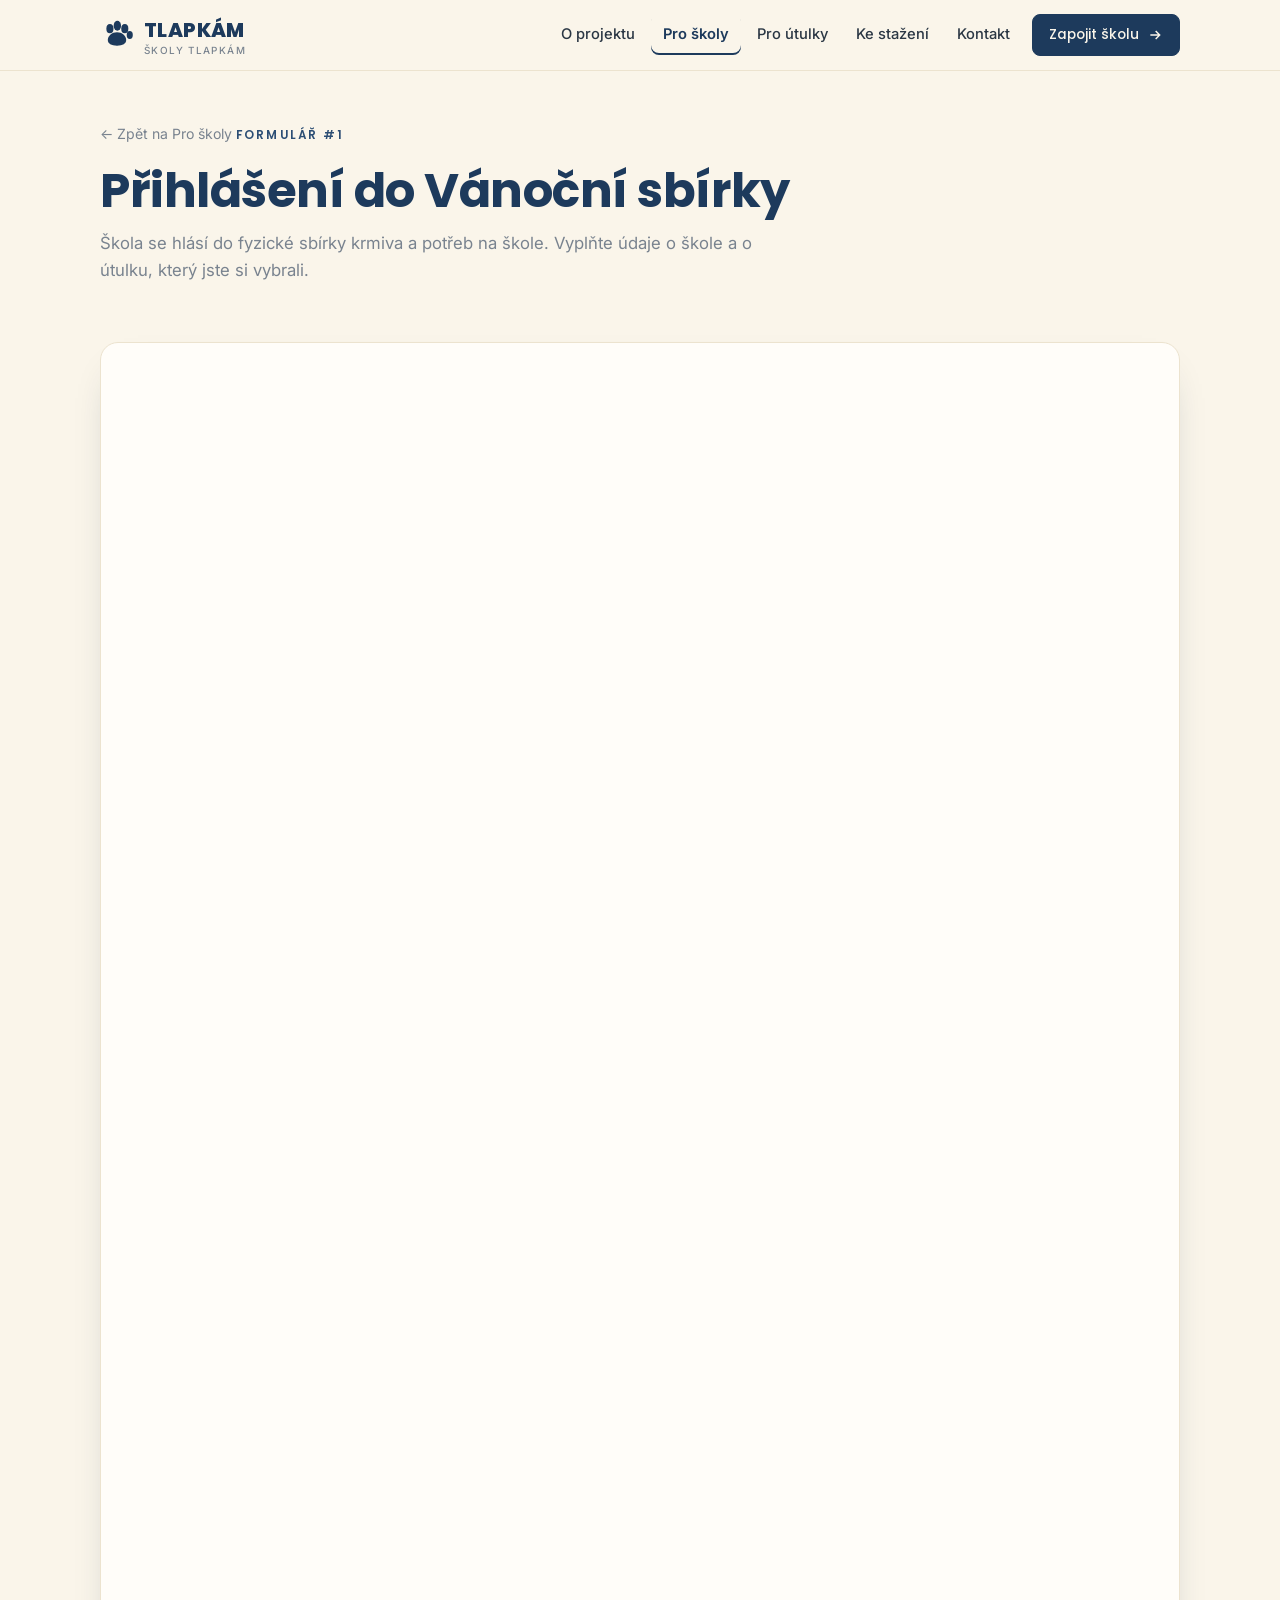
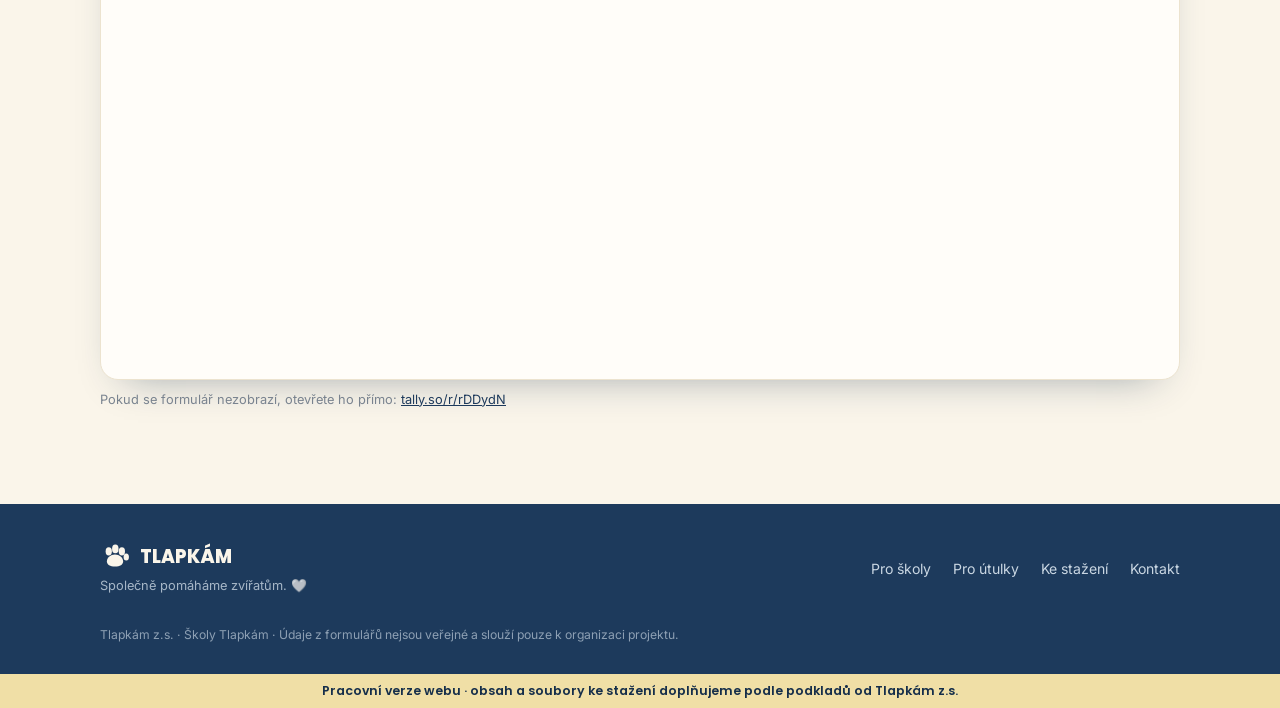
==== formular-sbirka.html @ 133bc450 "Web podle zadání v2: stránky, download centrum, 3 formuláře (Tally) - index, pro-skoly, pro-utulky, " ====
<!doctype html>
<html lang="cs">
<head>
<meta charset="utf-8">
<meta name="viewport" content="width=device-width, initial-scale=1, viewport-fit=cover">
<title>Přihlášení do Vánoční sbírky · Školy Tlapkám</title>
<meta name="description" content="Formulář pro školy: přihlášení do Vánoční sbírky krmiva a potřeb pro vybraný útulek.">
<link rel="preconnect" href="https://fonts.googleapis.com">
<link rel="preconnect" href="https://fonts.gstatic.com" crossorigin>
<link rel="stylesheet" href="https://fonts.googleapis.com/css2?family=Poppins:wght@600;700;800&family=Inter:wght@400;500;600&display=swap">
<link rel="stylesheet" href="assets/style.css">
</head>
<body>
<header class="nav">
  <div class="nav-in">
    <a class="brand" href="index.html" aria-label="Školy Tlapkám, domů"><svg viewBox="0 0 48 48" fill="currentColor" aria-hidden="true"><ellipse cx="14" cy="15" rx="5" ry="6.5"/><ellipse cx="24.5" cy="11" rx="5.2" ry="7"/><ellipse cx="35" cy="15" rx="5" ry="6.5"/><ellipse cx="42" cy="24" rx="4.3" ry="5.6"/><path d="M24 20c7 0 13 5 13 11 0 5-5 8-13 8s-13-3-13-8c0-6 6-11 13-11z"/></svg><span>TLAPKÁM<small>Školy Tlapkám</small></span></a>
    <button class="burger" aria-label="Menu" onclick="document.getElementById('menu').classList.toggle('open')">
      <svg width="20" height="20" viewBox="0 0 24 24" fill="none" stroke="currentColor" stroke-width="2"><path d="M3 6h18M3 12h18M3 18h18"/></svg>
    </button>
    <nav class="menu" id="menu">
      <a href="index.html">O projektu</a><a href="pro-skoly.html" class="active">Pro školy</a><a href="pro-utulky.html">Pro útulky</a><a href="ke-stazeni.html">Ke stažení</a><a href="kontakt.html">Kontakt</a>
      <a class="btn sm" href="pro-skoly.html">Zapojit školu <svg viewBox="0 0 24 24" fill="none" stroke="currentColor" stroke-width="2.2"><path d="M5 12h14M13 6l6 6-6 6"/></svg></a>
    </nav>
  </div>
</header>
<main>

<section class="page-head">
  <div class="wrap">
    <a class="back" href="pro-skoly.html">← Zpět na Pro školy</a>
    <span class="eyebrow">Formulář #1</span>
    <h1>Přihlášení do Vánoční sbírky</h1>
    <p>Škola se hlásí do fyzické sbírky krmiva a potřeb na škole. Vyplňte údaje o škole a o útulku, který jste si vybrali.</p>
  </div>
</section>
<section class="tight"><div class="wrap"><div class="form-wrap">
  <iframe data-tally-src="https://tally.so/embed/rDDydN?alignLeft=1&hideTitle=1&transparentBackground=1&dynamicHeight=1" loading="lazy" width="100%" height="1600" frameborder="0" marginheight="0" marginwidth="0" title="Přihlášení do Vánoční sbírky"></iframe>
</div>
<script src="https://tally.so/widgets/embed.js" async></script>
<p class="muted" style="font-size:.8rem;margin-top:10px">Pokud se formulář nezobrazí, otevřete ho přímo: <a href="https://tally.so/r/rDDydN">tally.so/r/rDDydN</a></p>
</div></section>
</main>
<footer>
  <div class="fin">
    <div>
      <div class="brand2"><svg viewBox="0 0 48 48" fill="currentColor" aria-hidden="true"><ellipse cx="14" cy="15" rx="5" ry="6.5"/><ellipse cx="24.5" cy="11" rx="5.2" ry="7"/><ellipse cx="35" cy="15" rx="5" ry="6.5"/><ellipse cx="42" cy="24" rx="4.3" ry="5.6"/><path d="M24 20c7 0 13 5 13 11 0 5-5 8-13 8s-13-3-13-8c0-6 6-11 13-11z"/></svg> TLAPKÁM</div>
      <div class="tag">Společně pomáháme zvířatům. 🤍</div>
    </div>
    <div style="display:flex;gap:22px;flex-wrap:wrap">
      <a href="pro-skoly.html">Pro školy</a>
      <a href="pro-utulky.html">Pro útulky</a>
      <a href="ke-stazeni.html">Ke stažení</a>
      <a href="kontakt.html">Kontakt</a>
    </div>
    <div class="legal">Tlapkám z.s. · Školy Tlapkám · Údaje z formulářů nejsou veřejné a slouží pouze k organizaci projektu.</div>
  </div>
</footer>
<div class="proto">Pracovní verze webu · obsah a soubory ke stažení doplňujeme podle podkladů od Tlapkám z.s.</div>
</body>
</html>
---- assets/style.css ----
/* Školy Tlapkám · design systém
   Barvy a typografie podle vizuálů klienta (navy + krémová, Poppins + Inter).
   Jediný světlý vzhled, záměrně bez tmavého režimu. */
:root{
  --navy:#1D3A5C; --navy-deep:#152E4A; --navy-soft:#2C4E74;
  --cream:#FAF5EA; --panel:#FFFDF9; --panel-2:#F1EAD8;
  --yellow:#F0DFA6; --yellow-soft:#FBF4DA;
  --ink:#2B3744; --muted:#79838F; --line:#ECE3CF;
  --ok:#2C6E8F; --warn:#C77F3A;
  --radius:18px; --radius-sm:12px; --maxw:1120px;
  --shadow:0 18px 40px -24px rgba(21,46,74,.45);
  --f-display:'Poppins',system-ui,sans-serif;
  --f-body:'Inter',system-ui,sans-serif;
  color-scheme:light;
}
*{box-sizing:border-box}
html{scroll-behavior:smooth}
body{margin:0;background:var(--cream);color:var(--ink);font-family:var(--f-body);line-height:1.6;-webkit-font-smoothing:antialiased;overflow-x:hidden}
h1,h2,h3,h4{font-family:var(--f-display);color:var(--navy);line-height:1.1;text-wrap:balance;margin:0;letter-spacing:-.01em}
p{margin:0}
a{color:var(--navy)}
img{max-width:100%}
.eyebrow{font-family:var(--f-display);font-weight:600;font-size:.74rem;letter-spacing:.18em;text-transform:uppercase;color:var(--navy-soft)}
.wrap{max-width:var(--maxw);margin:0 auto;padding-inline:20px}
.muted{color:var(--muted)}
.todo{display:inline-block;background:var(--yellow-soft);border:1px dashed var(--yellow);color:var(--navy-deep);border-radius:8px;padding:2px 9px;font-size:.78rem;font-family:var(--f-display);font-weight:600}

/* NAV */
header.nav{position:sticky;top:0;z-index:40;background:color-mix(in srgb,var(--cream) 90%,transparent);backdrop-filter:blur(10px);border-bottom:1px solid var(--line)}
.nav-in{max-width:var(--maxw);margin:0 auto;padding:14px 20px;display:flex;align-items:center;gap:22px;flex-wrap:wrap}
.brand{display:flex;align-items:center;gap:10px;text-decoration:none;font-family:var(--f-display);font-weight:800;font-size:1.25rem;color:var(--navy);letter-spacing:.02em}
.brand svg{width:34px;height:34px;flex:none}
.brand small{display:block;font-family:var(--f-body);font-weight:500;font-size:.62rem;letter-spacing:.14em;text-transform:uppercase;color:var(--muted);line-height:1}
nav.menu{margin-left:auto;display:flex;align-items:center;gap:4px;flex-wrap:wrap}
.menu a{text-decoration:none;font-size:.92rem;color:var(--ink);padding:8px 12px;border-radius:8px;font-weight:500}
.menu a:hover{background:var(--panel-2)}
.menu a.active{color:var(--navy);font-weight:600;box-shadow:inset 0 -2px 0 var(--navy)}
.menu a.btn{color:var(--cream);padding:9px 16px;margin-left:6px}
.menu a.btn:hover{background:var(--navy-deep);color:var(--cream)}
.btn{display:inline-flex;align-items:center;gap:8px;cursor:pointer;text-decoration:none;font-family:var(--f-display);font-weight:600;font-size:.92rem;border-radius:999px;border:1.5px solid var(--navy);padding:11px 20px;background:var(--navy);color:var(--cream);transition:transform .12s,background .15s}
.btn:hover{background:var(--navy-deep);transform:translateY(-1px)}
.btn.ghost{background:transparent;color:var(--navy)}
.btn.ghost:hover{background:var(--panel-2)}
.btn.sm{padding:8px 16px;font-size:.85rem}
.btn svg{width:16px;height:16px}
.burger{display:none;margin-left:auto;background:none;border:1.5px solid var(--line);border-radius:10px;width:42px;height:42px;cursor:pointer;color:var(--navy)}

/* SECTIONS */
section{padding-block:54px}
section.tight{padding-block:30px}
.hero{display:grid;grid-template-columns:1.05fr .95fr;gap:40px;align-items:center}
.hero h1{font-size:clamp(2.3rem,5.4vw,3.8rem);font-weight:700;margin:14px 0 0}
.hero p.lead{font-size:1.12rem;max-width:46ch;margin-top:18px}
.hero-cta{display:flex;gap:12px;flex-wrap:wrap;margin-top:26px}
.hero-art{position:relative;background:var(--panel);border-radius:28px;padding:0;box-shadow:var(--shadow);overflow:hidden;aspect-ratio:11/6;display:flex;align-items:center;justify-content:center}
.hero-art .pawbg{display:none}
.hero-art .hero-logo{width:100%;height:100%;object-fit:cover;display:block}

.sec-head{max-width:62ch}
.sec-head h2{font-size:clamp(1.8rem,4vw,2.5rem);font-weight:700;margin-top:10px}
.sec-head p{color:var(--muted);margin-top:12px;font-size:1.05rem}
.page-head{padding-block:50px 10px}
.page-head h1{font-size:clamp(2rem,4.6vw,3rem);font-weight:700;margin-top:10px}
.page-head p{color:var(--muted);margin-top:12px;font-size:1.05rem;max-width:62ch}
.back{display:inline-flex;align-items:center;gap:6px;font-size:.88rem;color:var(--muted);text-decoration:none;margin-bottom:10px}
.back:hover{color:var(--navy)}

/* CARDS */
.cards{display:grid;grid-template-columns:repeat(3,1fr);gap:18px;margin-top:40px}
.card{background:var(--panel);border:1px solid var(--line);border-radius:var(--radius);padding:26px;display:flex;flex-direction:column;gap:12px;position:relative;text-decoration:none;color:inherit;transition:transform .14s,box-shadow .14s}
a.card:hover{transform:translateY(-3px);box-shadow:var(--shadow)}
.card .ico{width:48px;height:48px;color:var(--navy)}
.card h3{font-size:1.25rem;font-weight:700}
.card p{color:var(--muted);font-size:.95rem}
.card .go{margin-top:auto;width:38px;height:38px;border-radius:999px;background:var(--navy);color:var(--cream);display:grid;place-items:center}
.card .go svg{width:17px;height:17px}

/* HOW */
.how{background:var(--navy);border-radius:28px;padding:42px 34px;color:var(--cream)}
.how h2{color:var(--cream);font-size:1.7rem}
.how .steps{display:grid;grid-template-columns:repeat(3,1fr);gap:22px;margin-top:26px}
.how .num{font-family:var(--f-display);font-weight:700;font-size:.8rem;letter-spacing:.1em;color:var(--yellow)}
.how h4{color:var(--cream);font-size:1.12rem;margin-top:6px}
.how p{color:#C9D6E2;font-size:.92rem;margin-top:6px}

/* ACTIVITIES (two columns) */
.two{display:grid;grid-template-columns:1fr 1fr;gap:22px;margin-top:34px}
.act{background:var(--panel);border:1px solid var(--line);border-radius:var(--radius);padding:30px;box-shadow:var(--shadow);display:flex;flex-direction:column;gap:14px}
.act .tag{align-self:flex-start;background:var(--yellow);color:var(--navy-deep);font-family:var(--f-display);font-weight:700;font-size:.66rem;letter-spacing:.1em;padding:5px 10px;border-radius:7px}
.act h3{font-size:1.45rem;font-weight:700}
.act ul{margin:0;padding-left:18px;color:var(--ink);font-size:.95rem}
.act li{margin-bottom:6px}
.act .actions{display:flex;gap:10px;flex-wrap:wrap;margin-top:auto;padding-top:8px}

/* DOWNLOADS */
.dl-group{margin-top:34px}
.dl-group h2{font-size:1.5rem;font-weight:700;display:flex;align-items:center;gap:10px}
.dl-group h2 svg{width:26px;height:26px;color:var(--navy)}
.dl-group p.sub{color:var(--muted);margin-top:6px;font-size:.95rem}
.dl-list{display:grid;grid-template-columns:repeat(3,1fr);gap:14px;margin-top:18px}
.dl{background:var(--panel);border:1px solid var(--line);border-radius:var(--radius-sm);padding:18px;display:flex;flex-direction:column;gap:8px;min-width:0}
.dl .fmt{font-family:var(--f-display);font-weight:700;font-size:.66rem;letter-spacing:.1em;color:var(--navy-soft)}
.dl h4{font-size:1rem;font-weight:600}
.dl p{font-size:.86rem;color:var(--muted)}
.dl .btn{margin-top:auto;align-self:flex-start}
.dl.pending{border-style:dashed;background:transparent}
.dl.pending .btn{background:transparent;color:var(--muted);border-color:var(--line);cursor:default;pointer-events:none}

/* FORM EMBED */
.form-wrap{background:var(--panel);border:1px solid var(--line);border-radius:var(--radius);padding:10px 22px 18px;box-shadow:var(--shadow);margin-top:18px}
.form-note{display:flex;gap:10px;align-items:flex-start;background:var(--yellow-soft);border-radius:var(--radius-sm);padding:12px 14px;font-size:.86rem;color:var(--ink);margin-top:18px}
.form-note svg{width:18px;height:18px;flex:none;color:var(--navy)}

/* CONTACT */
.contact-grid{display:grid;grid-template-columns:1.1fr .9fr;gap:26px;margin-top:30px}
.about p{margin-top:14px;max-width:56ch}
.contact-box{background:var(--panel);border:1px solid var(--line);border-radius:var(--radius);padding:24px;box-shadow:var(--shadow)}
.contact-box .line{display:flex;gap:11px;align-items:center;margin-bottom:14px;font-size:.95rem}
.contact-box .line svg{width:20px;height:20px;color:var(--navy);flex:none}

/* PARTNERS */
.partners{border-top:1px solid var(--line);border-bottom:1px solid var(--line);padding-block:28px;display:flex;align-items:center;gap:26px;flex-wrap:wrap}
.partners .lab{font-family:var(--f-display);font-weight:600;font-size:.74rem;letter-spacing:.14em;text-transform:uppercase;color:var(--muted)}
.partners .slot{height:46px;width:120px;border:1px dashed var(--line);border-radius:10px;display:grid;place-items:center;color:var(--muted);font-size:.72rem}

/* FOOTER */
footer{background:var(--navy);color:#C9D6E2;margin-top:64px;padding:38px 0 30px}
footer .fin{max-width:var(--maxw);margin:0 auto;padding-inline:20px;display:flex;justify-content:space-between;gap:20px;flex-wrap:wrap;align-items:center}
footer .brand2{display:flex;align-items:center;gap:10px;color:var(--cream);font-family:var(--f-display);font-weight:800;font-size:1.15rem}
footer .brand2 svg{width:30px;height:30px}
footer a{color:#C9D6E2;text-decoration:none;font-size:.88rem}
footer a:hover{color:#fff}
footer .tag{font-size:.8rem;opacity:.8;margin-top:4px}
footer .legal{width:100%;font-size:.76rem;opacity:.65;margin-top:8px}
.proto{background:var(--yellow);color:var(--navy-deep);text-align:center;font-size:.78rem;padding:7px 16px;font-family:var(--f-display);font-weight:600}

/* RESPONSIVE */
@media (max-width:860px){
  .menu{order:3;width:100%;flex-direction:column;align-items:stretch;gap:2px;max-height:0;overflow:hidden;opacity:0;padding:0;margin-top:0;border-top:0;transition:max-height .34s ease,opacity .25s ease,padding .3s ease,margin-top .3s ease}
  .menu.open{max-height:520px;opacity:1;padding:10px 0 6px;margin-top:4px;border-top:1px solid var(--line)}
  .menu a{text-align:left;width:100%;padding:12px}
  .menu .btn{justify-content:center}
  .burger{display:grid;place-items:center}
  .hero,.two,.contact-grid{grid-template-columns:1fr}
  .cards,.how .steps,.dl-list{grid-template-columns:1fr}
  .hero-art{order:-1}
}
@media (max-width:560px){ .dl-list{grid-template-columns:1fr} }
@media (prefers-reduced-motion:reduce){*{transition:none!important;animation:none!important}}
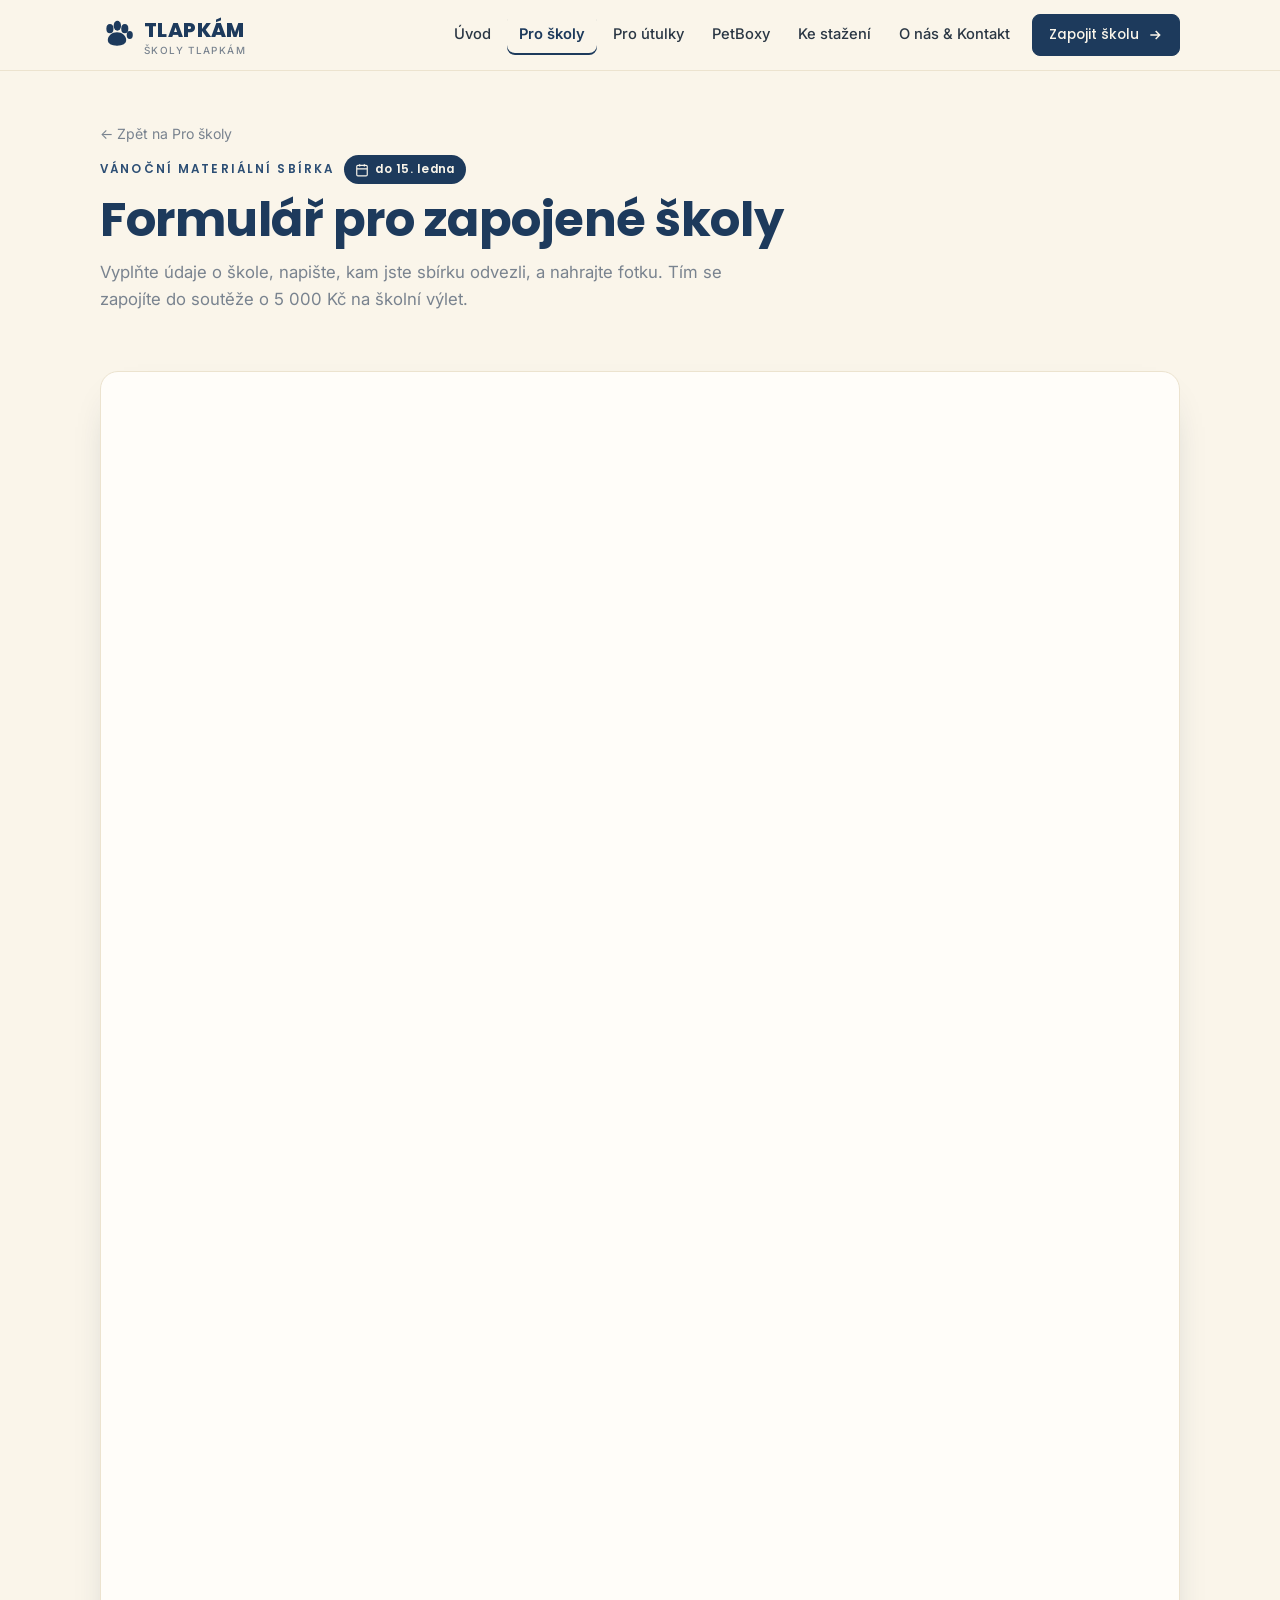
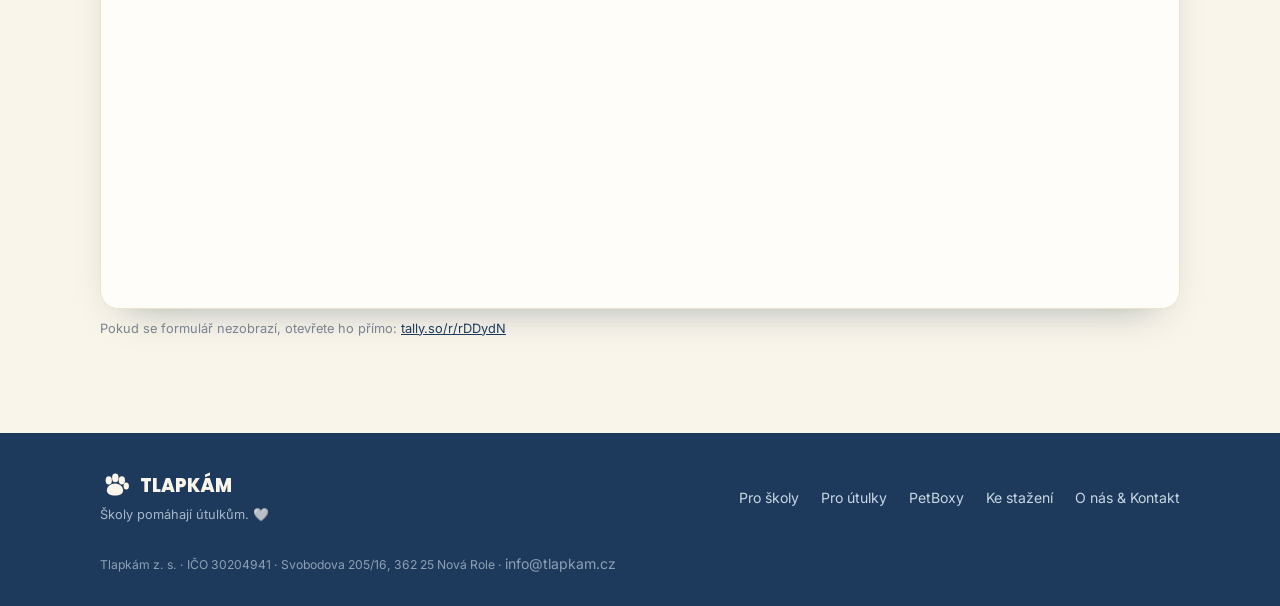
==== commit a5449eb7: "Podklady klienta 30. 10.: kontakty, O nás, hero, soutěž, termíny, PetBoxy, bez diplomu - nové texty:" ====
--- a/formular-sbirka.html
+++ b/formular-sbirka.html
@@ -3,8 +3,8 @@
 <head>
 <meta charset="utf-8">
 <meta name="viewport" content="width=device-width, initial-scale=1, viewport-fit=cover">
-<title>Přihlášení do Vánoční sbírky · Školy Tlapkám</title>
-<meta name="description" content="Formulář pro školy: přihlášení do Vánoční sbírky krmiva a potřeb pro vybraný útulek.">
+<title>Vánoční sbírka: nahrání fotky · Školy Tlapkám</title>
+<meta name="description" content="Formulář pro zapojené školy: údaje o škole, vybraný útulek a fotka sbírky. Soutěž o 5 000 Kč.">
 <link rel="preconnect" href="https://fonts.googleapis.com">
 <link rel="preconnect" href="https://fonts.gstatic.com" crossorigin>
 <link rel="stylesheet" href="https://fonts.googleapis.com/css2?family=Poppins:wght@600;700;800&family=Inter:wght@400;500;600&display=swap">
@@ -13,12 +13,12 @@
 <body>
 <header class="nav">
   <div class="nav-in">
-    <a class="brand" href="index.html" aria-label="Školy Tlapkám, domů"><svg viewBox="0 0 48 48" fill="currentColor" aria-hidden="true"><ellipse cx="14" cy="15" rx="5" ry="6.5"/><ellipse cx="24.5" cy="11" rx="5.2" ry="7"/><ellipse cx="35" cy="15" rx="5" ry="6.5"/><ellipse cx="42" cy="24" rx="4.3" ry="5.6"/><path d="M24 20c7 0 13 5 13 11 0 5-5 8-13 8s-13-3-13-8c0-6 6-11 13-11z"/></svg><span>TLAPKÁM<small>Školy Tlapkám</small></span></a>
+    <a class="brand" href="index.html" aria-label="Školy Tlapkám, úvod"><svg viewBox="0 0 48 48" fill="currentColor" aria-hidden="true"><ellipse cx="14" cy="15" rx="5" ry="6.5"/><ellipse cx="24.5" cy="11" rx="5.2" ry="7"/><ellipse cx="35" cy="15" rx="5" ry="6.5"/><ellipse cx="42" cy="24" rx="4.3" ry="5.6"/><path d="M24 20c7 0 13 5 13 11 0 5-5 8-13 8s-13-3-13-8c0-6 6-11 13-11z"/></svg><span>TLAPKÁM<small>Školy Tlapkám</small></span></a>
     <button class="burger" aria-label="Menu" onclick="document.getElementById('menu').classList.toggle('open')">
       <svg width="20" height="20" viewBox="0 0 24 24" fill="none" stroke="currentColor" stroke-width="2"><path d="M3 6h18M3 12h18M3 18h18"/></svg>
     </button>
     <nav class="menu" id="menu">
-      <a href="index.html">O projektu</a><a href="pro-skoly.html" class="active">Pro školy</a><a href="pro-utulky.html">Pro útulky</a><a href="ke-stazeni.html">Ke stažení</a><a href="kontakt.html">Kontakt</a>
+      <a href="index.html">Úvod</a><a href="pro-skoly.html" class="active">Pro školy</a><a href="pro-utulky.html">Pro útulky</a><a href="petboxy.html">PetBoxy</a><a href="ke-stazeni.html">Ke stažení</a><a href="kontakt.html">O nás & Kontakt</a>
       <a class="btn sm" href="pro-skoly.html">Zapojit školu <svg viewBox="0 0 24 24" fill="none" stroke="currentColor" stroke-width="2.2"><path d="M5 12h14M13 6l6 6-6 6"/></svg></a>
     </nav>
   </div>
@@ -27,14 +27,14 @@
 
 <section class="page-head">
   <div class="wrap">
-    <a class="back" href="pro-skoly.html">← Zpět na Pro školy</a>
-    <span class="eyebrow">Formulář #1</span>
-    <h1>Přihlášení do Vánoční sbírky</h1>
-    <p>Škola se hlásí do fyzické sbírky krmiva a potřeb na škole. Vyplňte údaje o škole a o útulku, který jste si vybrali.</p>
+    <a class="back" href="pro-skoly.html#sbirka">← Zpět na Pro školy</a>
+    <div class="act-top"><span class="eyebrow">Vánoční materiální sbírka</span><span class="deadline"><svg viewBox="0 0 24 24" fill="none" stroke="currentColor" stroke-width="2"><rect x="3" y="4" width="18" height="18" rx="2"/><path d="M16 2v4M8 2v4M3 10h18"/></svg>do 15. ledna</span></div>
+    <h1>Formulář pro zapojené školy</h1>
+    <p>Vyplňte údaje o škole, napište, kam jste sbírku odvezli, a nahrajte fotku. Tím se zapojíte do soutěže o 5 000 Kč na školní výlet.</p>
   </div>
 </section>
 <section class="tight"><div class="wrap"><div class="form-wrap">
-  <iframe data-tally-src="https://tally.so/embed/rDDydN?alignLeft=1&hideTitle=1&transparentBackground=1&dynamicHeight=1" loading="lazy" width="100%" height="1600" frameborder="0" marginheight="0" marginwidth="0" title="Přihlášení do Vánoční sbírky"></iframe>
+  <iframe data-tally-src="https://tally.so/embed/rDDydN?alignLeft=1&hideTitle=1&transparentBackground=1&dynamicHeight=1" loading="lazy" width="100%" height="1500" frameborder="0" marginheight="0" marginwidth="0" title="Vánoční sbírka: formulář pro zapojené školy"></iframe>
 </div>
 <script src="https://tally.so/widgets/embed.js" async></script>
 <p class="muted" style="font-size:.8rem;margin-top:10px">Pokud se formulář nezobrazí, otevřete ho přímo: <a href="https://tally.so/r/rDDydN">tally.so/r/rDDydN</a></p>
@@ -44,17 +44,17 @@
   <div class="fin">
     <div>
       <div class="brand2"><svg viewBox="0 0 48 48" fill="currentColor" aria-hidden="true"><ellipse cx="14" cy="15" rx="5" ry="6.5"/><ellipse cx="24.5" cy="11" rx="5.2" ry="7"/><ellipse cx="35" cy="15" rx="5" ry="6.5"/><ellipse cx="42" cy="24" rx="4.3" ry="5.6"/><path d="M24 20c7 0 13 5 13 11 0 5-5 8-13 8s-13-3-13-8c0-6 6-11 13-11z"/></svg> TLAPKÁM</div>
-      <div class="tag">Společně pomáháme zvířatům. 🤍</div>
+      <div class="tag">Školy pomáhají útulkům. 🤍</div>
     </div>
     <div style="display:flex;gap:22px;flex-wrap:wrap">
       <a href="pro-skoly.html">Pro školy</a>
       <a href="pro-utulky.html">Pro útulky</a>
+      <a href="petboxy.html">PetBoxy</a>
       <a href="ke-stazeni.html">Ke stažení</a>
-      <a href="kontakt.html">Kontakt</a>
+      <a href="kontakt.html">O nás & Kontakt</a>
     </div>
-    <div class="legal">Tlapkám z.s. · Školy Tlapkám · Údaje z formulářů nejsou veřejné a slouží pouze k organizaci projektu.</div>
+    <div class="legal">Tlapkám z. s. · IČO 30204941 · Svobodova 205/16, 362 25 Nová Role · <a href="mailto:info@tlapkam.cz">info@tlapkam.cz</a></div>
   </div>
 </footer>
-<div class="proto">Pracovní verze webu · obsah a soubory ke stažení doplňujeme podle podkladů od Tlapkám z.s.</div>
 </body>
 </html>
--- a/assets/style.css
+++ b/assets/style.css
@@ -111,6 +111,14 @@
 .form-note{display:flex;gap:10px;align-items:flex-start;background:var(--yellow-soft);border-radius:var(--radius-sm);padding:12px 14px;font-size:.86rem;color:var(--ink);margin-top:18px}
 .form-note svg{width:18px;height:18px;flex:none;color:var(--navy)}
 
+/* SHELTER PICKER (formulář #2, krok 1) */
+.pick{background:var(--panel);border:1px solid var(--line);border-radius:var(--radius);padding:26px;box-shadow:var(--shadow);margin-top:10px;margin-bottom:22px}
+.pick h2{font-size:1.4rem;font-weight:700;margin-top:8px}
+.pick p{margin-top:8px;font-size:.95rem;max-width:62ch}
+.pick select{display:block;width:100%;margin-top:16px;padding:13px 14px;border:1.5px solid var(--line);border-radius:var(--radius-sm);background:var(--cream);color:var(--ink);font-family:var(--f-body);font-size:1rem}
+.pick select:focus{outline:2px solid var(--navy-soft);border-color:var(--navy-soft)}
+.pick select:disabled{opacity:.6}
+
 /* CONTACT */
 .contact-grid{display:grid;grid-template-columns:1.1fr .9fr;gap:26px;margin-top:30px}
 .about p{margin-top:14px;max-width:56ch}
@@ -147,3 +155,40 @@
 }
 @media (max-width:560px){ .dl-list{grid-template-columns:1fr} }
 @media (prefers-reduced-motion:reduce){*{transition:none!important;animation:none!important}}
+
+/* ===== Kolo 30. 10.: hero foto, termíny, soutěž, feature bloky, PetBoxy, O nás ===== */
+.hero-photo{border-radius:28px;overflow:hidden;box-shadow:var(--shadow);aspect-ratio:1/1;max-height:520px}
+.hero-photo img{width:100%;height:100%;object-fit:cover;display:block}
+.act-top{display:flex;align-items:center;gap:10px;flex-wrap:wrap}
+.deadline{display:inline-flex;align-items:center;gap:6px;background:var(--navy);color:var(--cream);font-family:var(--f-display);font-weight:600;font-size:.74rem;letter-spacing:.04em;padding:5px 11px;border-radius:999px}
+.deadline svg{width:14px;height:14px}
+.prize{background:var(--yellow-soft);border:1.5px solid var(--yellow);border-radius:var(--radius-sm);padding:14px 16px;font-size:.94rem}
+.prize b{display:block;font-family:var(--f-display);color:var(--navy);font-size:1.05rem;margin-bottom:2px}
+.soon{font-size:.6rem;letter-spacing:.08em;background:var(--yellow);color:var(--navy-deep);border-radius:6px;padding:2px 6px;margin-left:6px;font-weight:700;vertical-align:middle;font-family:var(--f-display)}
+.soon-badge{display:inline-block;background:var(--navy);color:var(--cream);font-family:var(--f-display);font-weight:700;font-size:.72rem;letter-spacing:.12em;padding:7px 15px;border-radius:999px}
+.feature{display:grid;grid-template-columns:1.2fr .8fr;gap:36px;align-items:start;background:var(--panel);border:1px solid var(--line);border-radius:var(--radius);padding:32px;box-shadow:var(--shadow)}
+.feature.reverse{grid-template-columns:.8fr 1.2fr}
+.feature.reverse .feature-img{order:-1}
+.feature-text{display:flex;flex-direction:column;gap:14px;min-width:0}
+.feature-text h2{font-size:clamp(1.5rem,3vw,2rem);font-weight:700}
+.feature-img{margin:0}
+.feature-img img{width:100%;border-radius:var(--radius-sm);border:1px solid var(--line);display:block}
+.feature-img figcaption,.pb-img figcaption{font-size:.78rem;color:var(--muted);margin-top:8px;text-align:center}
+.steps-list{margin:0;padding-left:20px;font-size:.95rem}
+.steps-list li{margin-bottom:6px}
+.pb-grid{display:grid;grid-template-columns:1fr 1fr;gap:20px}
+.pb-img{margin:0}
+.pb-img img{width:100%;border-radius:var(--radius);box-shadow:var(--shadow);display:block}
+.about-h{font-size:1.35rem;font-weight:700;margin-top:26px}
+.pillars{margin:10px 0 0;padding-left:20px}
+.pillars li{margin-bottom:10px}
+.quote{margin-top:20px;border-left:3px solid var(--yellow);padding:6px 0 6px 16px;font-family:var(--f-display);font-weight:600;color:var(--navy);font-size:1.08rem}
+.contact-box a{color:var(--navy)}
+footer .legal a{color:#C9D6E2}
+@media (max-width:860px){
+  .feature,.feature.reverse,.pb-grid{grid-template-columns:1fr}
+  .feature.reverse .feature-img{order:0}
+  .feature{padding:22px}
+  .hero-photo{order:-1;aspect-ratio:4/3}
+}
+.feature .tag{align-self:flex-start;background:var(--yellow);color:var(--navy-deep);font-family:var(--f-display);font-weight:700;font-size:.66rem;letter-spacing:.1em;padding:5px 10px;border-radius:7px}
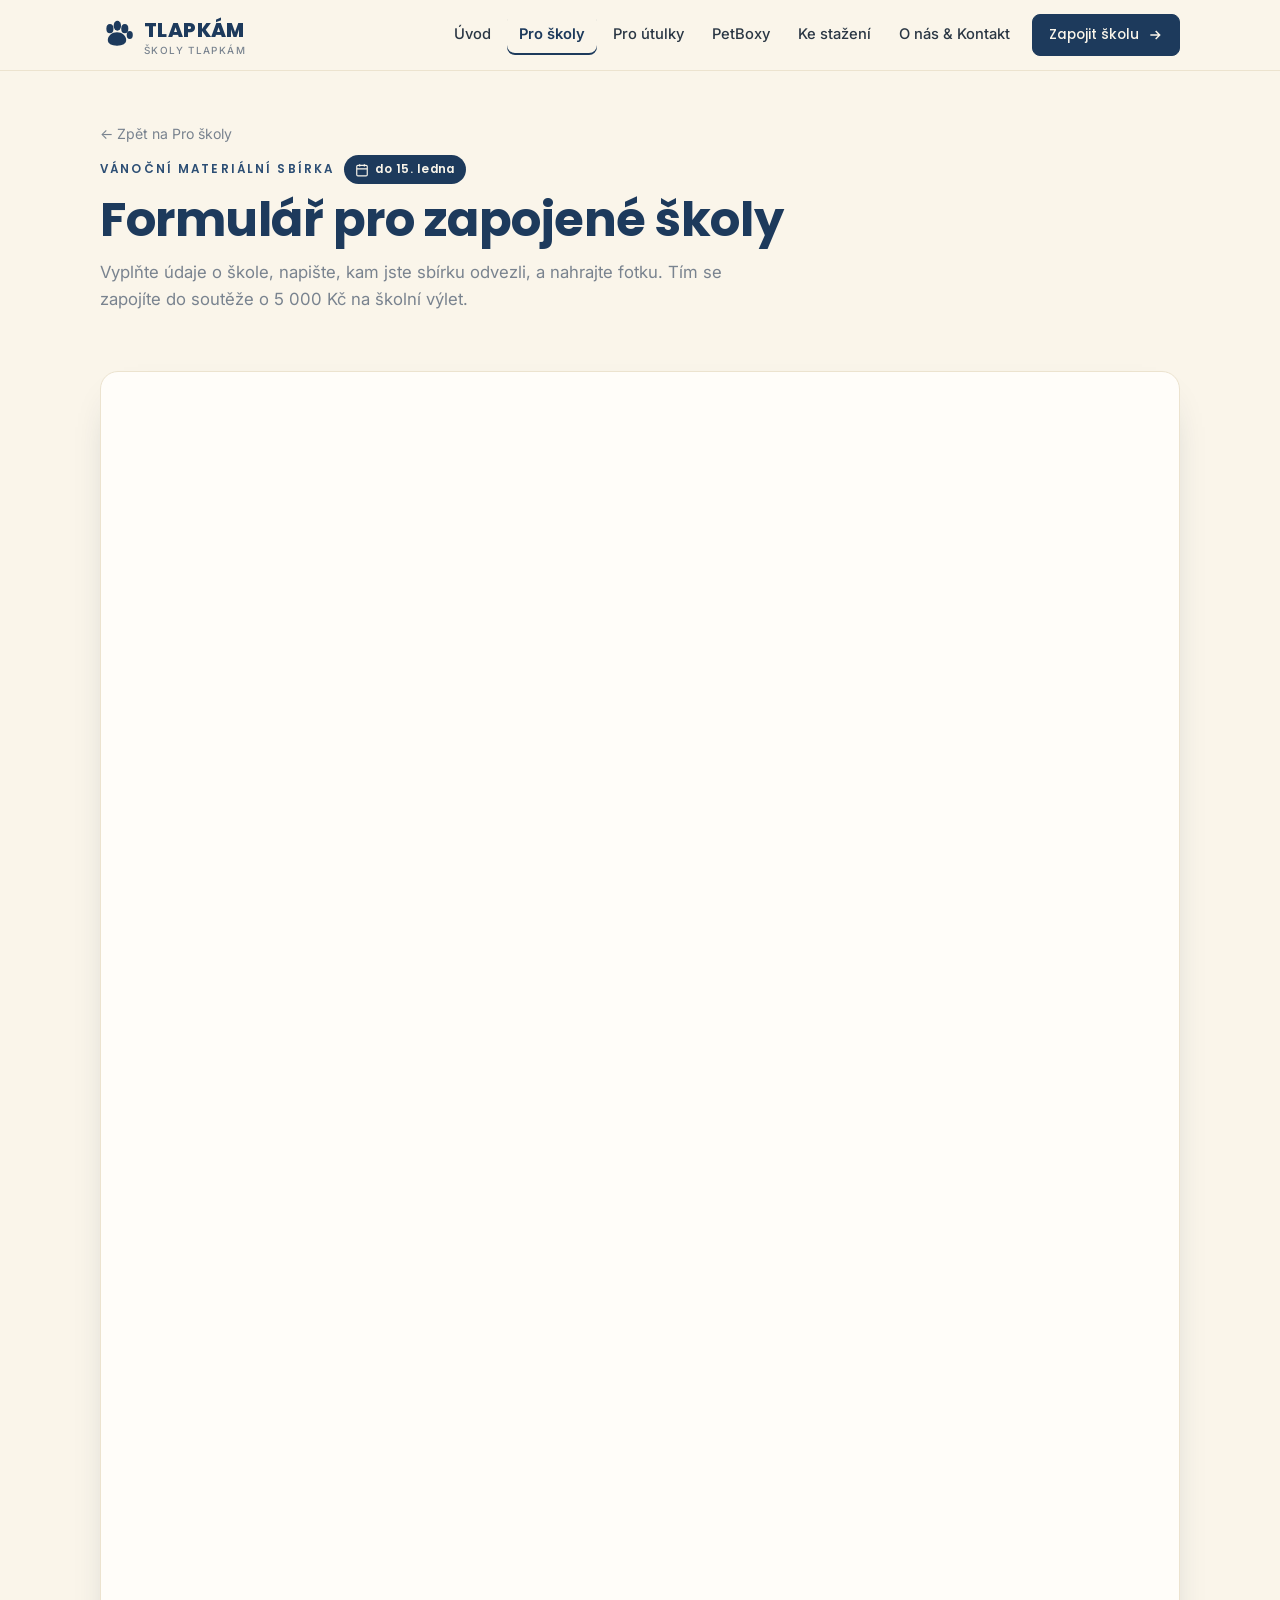
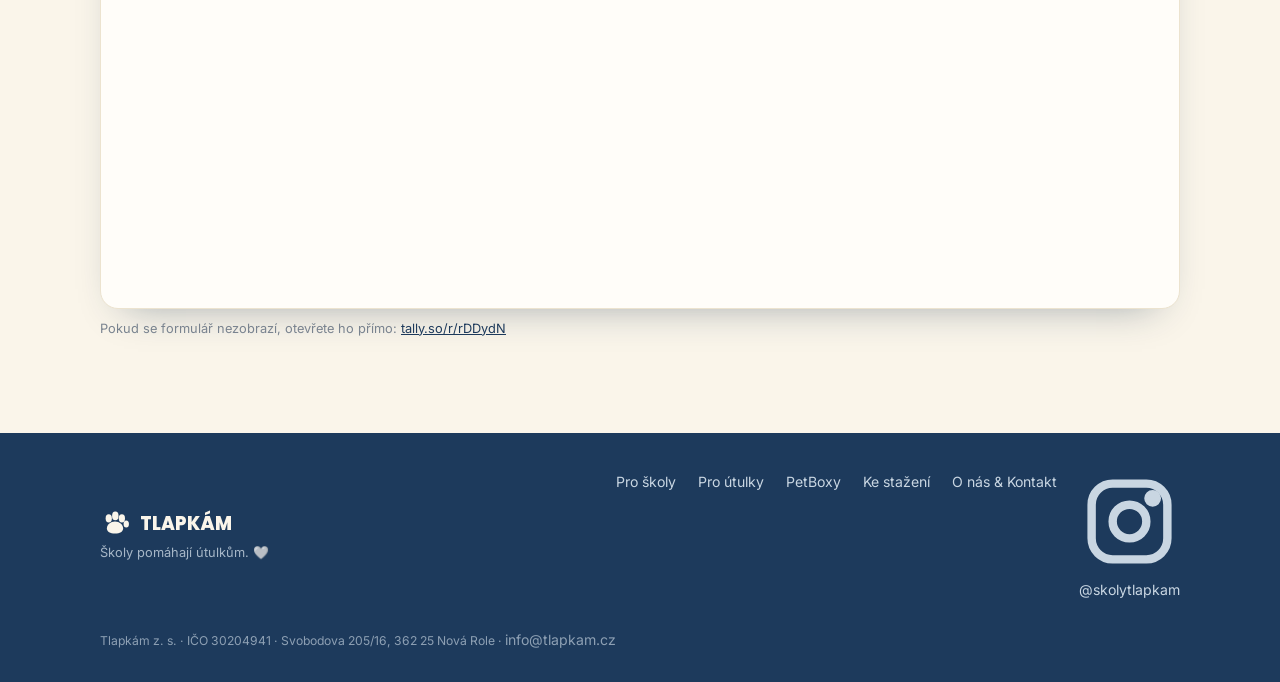
==== commit 49770d6c: "Podklady 3. 11.: stránky (výzva Učíme se pro útulky, 4 úkoly, DogMama, Instagram, galerie)" ====
--- a/formular-sbirka.html
+++ b/formular-sbirka.html
@@ -52,6 +52,7 @@
       <a href="petboxy.html">PetBoxy</a>
       <a href="ke-stazeni.html">Ke stažení</a>
       <a href="kontakt.html">O nás & Kontakt</a>
+      <a class="ig" href="https://www.instagram.com/skolytlapkam/" target="_blank" rel="noopener"><svg viewBox="0 0 24 24" fill="none" stroke="currentColor" stroke-width="2" aria-hidden="true"><rect x="3" y="3" width="18" height="18" rx="5"/><circle cx="12" cy="12" r="4"/><circle cx="17.5" cy="6.5" r="1" fill="currentColor"/></svg>@skolytlapkam</a>
     </div>
     <div class="legal">Tlapkám z. s. · IČO 30204941 · Svobodova 205/16, 362 25 Nová Role · <a href="mailto:info@tlapkam.cz">info@tlapkam.cz</a></div>
   </div>
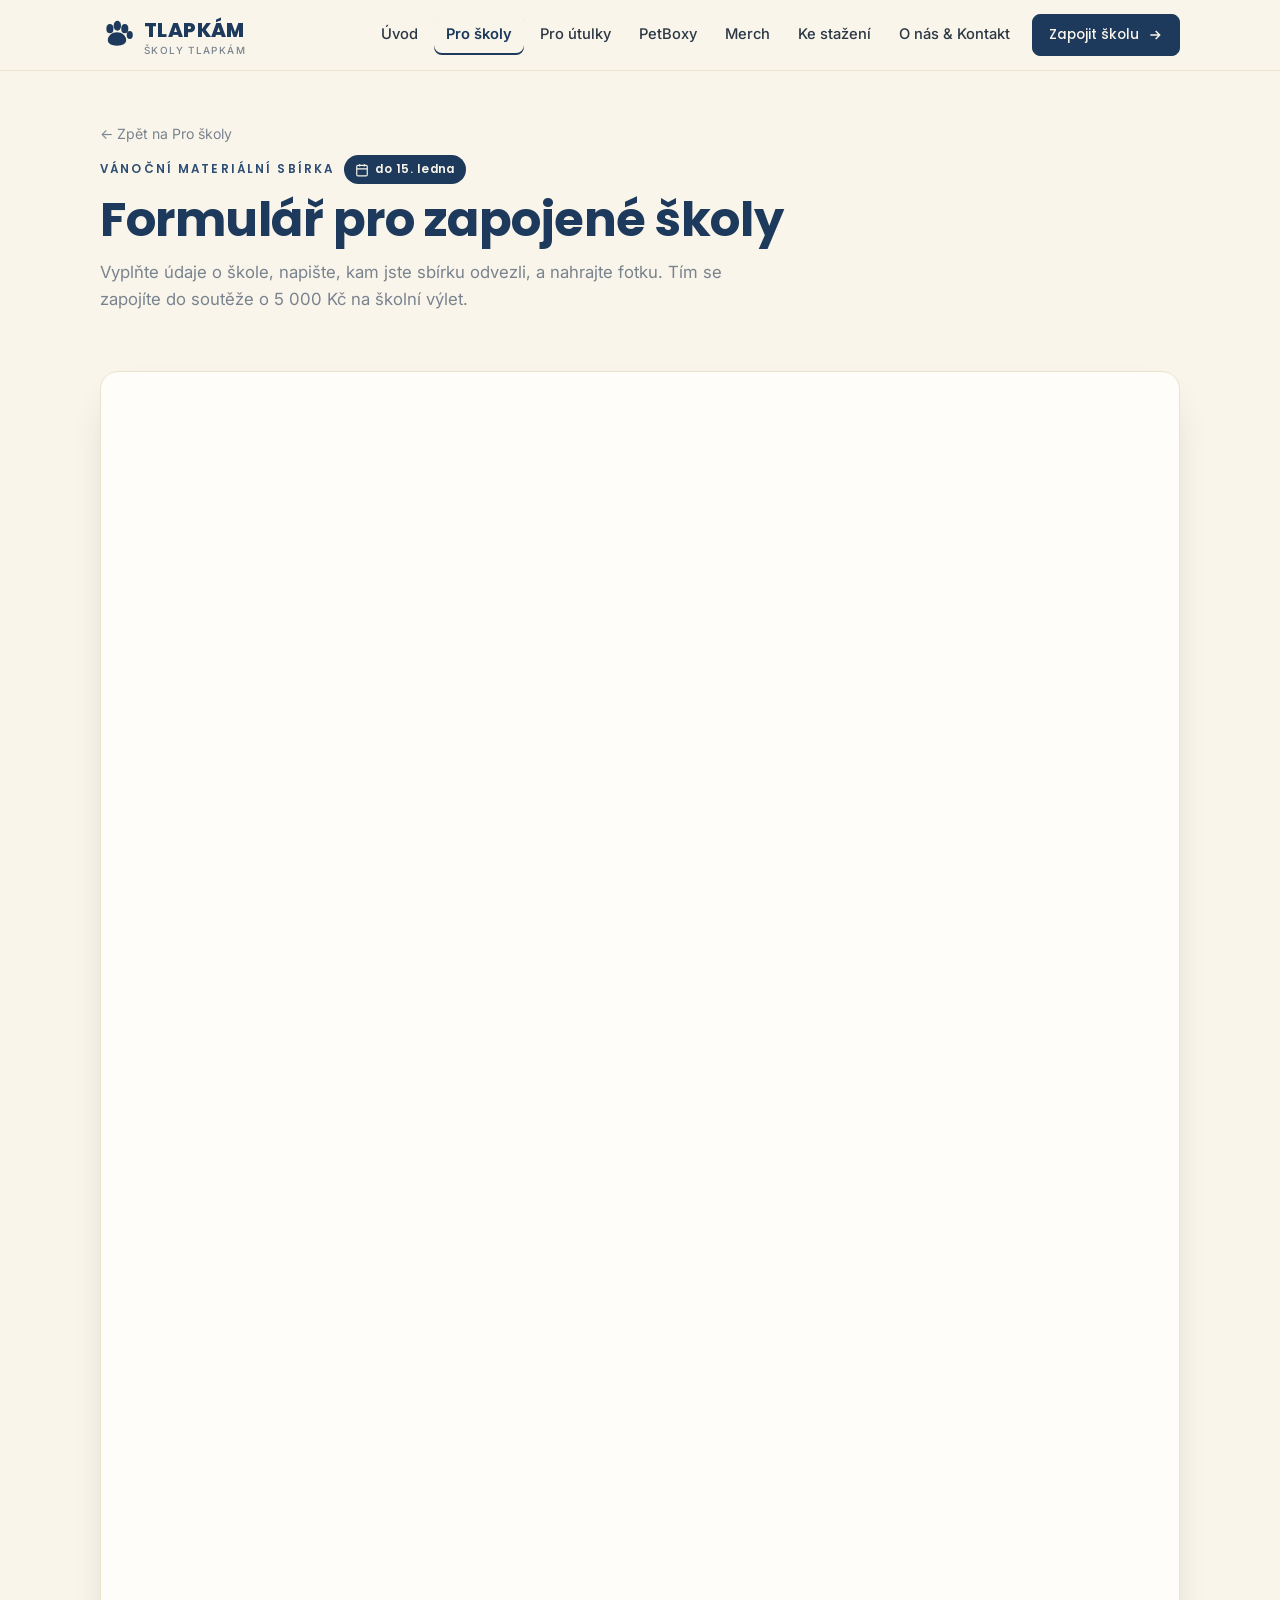
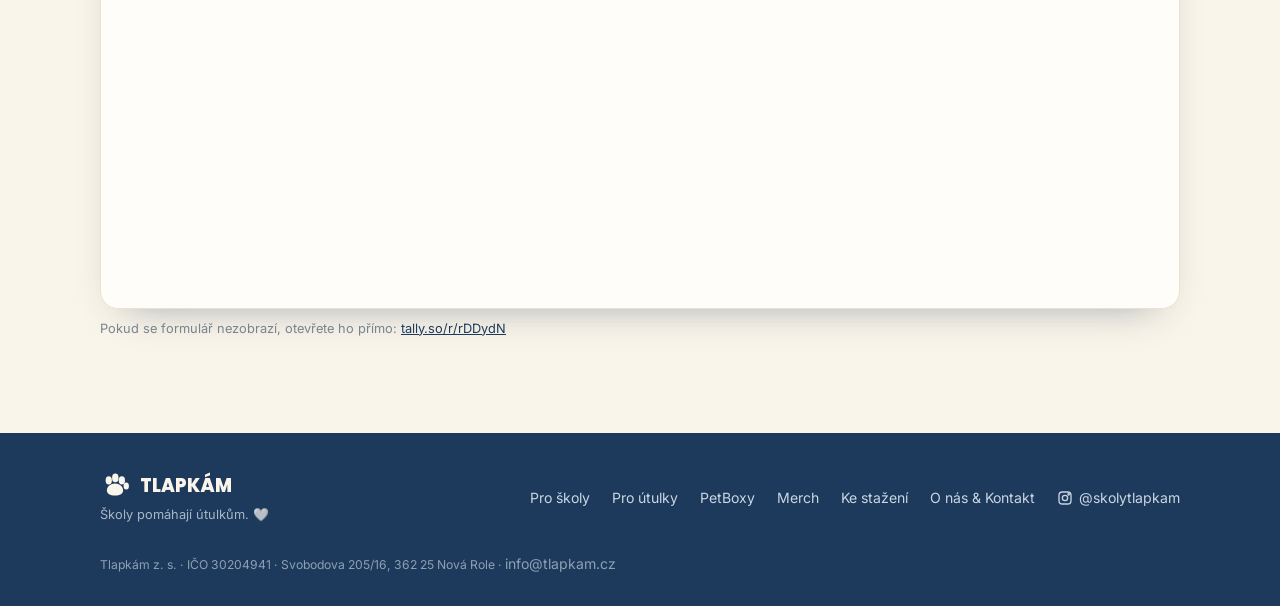
==== commit 675f741c: "Merch 6. 11.: stránka Merch, objednávka, odkaz v menu, teaser na úvodu" ====
--- a/formular-sbirka.html
+++ b/formular-sbirka.html
@@ -18,7 +18,7 @@
       <svg width="20" height="20" viewBox="0 0 24 24" fill="none" stroke="currentColor" stroke-width="2"><path d="M3 6h18M3 12h18M3 18h18"/></svg>
     </button>
     <nav class="menu" id="menu">
-      <a href="index.html">Úvod</a><a href="pro-skoly.html" class="active">Pro školy</a><a href="pro-utulky.html">Pro útulky</a><a href="petboxy.html">PetBoxy</a><a href="ke-stazeni.html">Ke stažení</a><a href="kontakt.html">O nás & Kontakt</a>
+      <a href="index.html">Úvod</a><a href="pro-skoly.html" class="active">Pro školy</a><a href="pro-utulky.html">Pro útulky</a><a href="petboxy.html">PetBoxy</a><a href="merch.html">Merch</a><a href="ke-stazeni.html">Ke stažení</a><a href="kontakt.html">O nás & Kontakt</a>
       <a class="btn sm" href="pro-skoly.html">Zapojit školu <svg viewBox="0 0 24 24" fill="none" stroke="currentColor" stroke-width="2.2"><path d="M5 12h14M13 6l6 6-6 6"/></svg></a>
     </nav>
   </div>
@@ -50,6 +50,7 @@
       <a href="pro-skoly.html">Pro školy</a>
       <a href="pro-utulky.html">Pro útulky</a>
       <a href="petboxy.html">PetBoxy</a>
+      <a href="merch.html">Merch</a>
       <a href="ke-stazeni.html">Ke stažení</a>
       <a href="kontakt.html">O nás & Kontakt</a>
       <a class="ig" href="https://www.instagram.com/skolytlapkam/" target="_blank" rel="noopener"><svg viewBox="0 0 24 24" fill="none" stroke="currentColor" stroke-width="2" aria-hidden="true"><rect x="3" y="3" width="18" height="18" rx="5"/><circle cx="12" cy="12" r="4"/><circle cx="17.5" cy="6.5" r="1" fill="currentColor"/></svg>@skolytlapkam</a>
--- a/assets/style.css
+++ b/assets/style.css
@@ -192,3 +192,16 @@
   .hero-photo{order:-1;aspect-ratio:4/3}
 }
 .feature .tag{align-self:flex-start;background:var(--yellow);color:var(--navy-deep);font-family:var(--f-display);font-weight:700;font-size:.66rem;letter-spacing:.1em;padding:5px 10px;border-radius:7px}
+
+/* Instagram, partneři, galerie (3. 11.) */
+footer a.ig{display:inline-flex;align-items:center;gap:6px}
+footer a.ig svg,.contact-box .line a+svg{width:16px;height:16px}
+.partners .plogo{height:46px;width:auto;display:block}
+.partner-note{display:flex;align-items:center;gap:14px;padding-top:6px;border-top:1px solid var(--line)}
+.partner-note span{font-family:var(--f-display);font-weight:600;font-size:.7rem;letter-spacing:.14em;text-transform:uppercase;color:var(--muted)}
+.partner-note img{height:34px;width:auto}
+.gallery{display:grid;grid-template-columns:repeat(4,1fr);gap:14px;margin-top:22px}
+.gallery figure{margin:0;aspect-ratio:4/3;border-radius:var(--radius-sm);overflow:hidden;border:1px solid var(--line);background:var(--panel)}
+.gallery img{width:100%;height:100%;object-fit:cover;display:block}
+.gallery figure.ph{display:grid;place-items:center;border-style:dashed;background:transparent;color:var(--muted);font-size:.8rem;text-align:center}
+@media (max-width:860px){.gallery{grid-template-columns:repeat(2,1fr)}}
